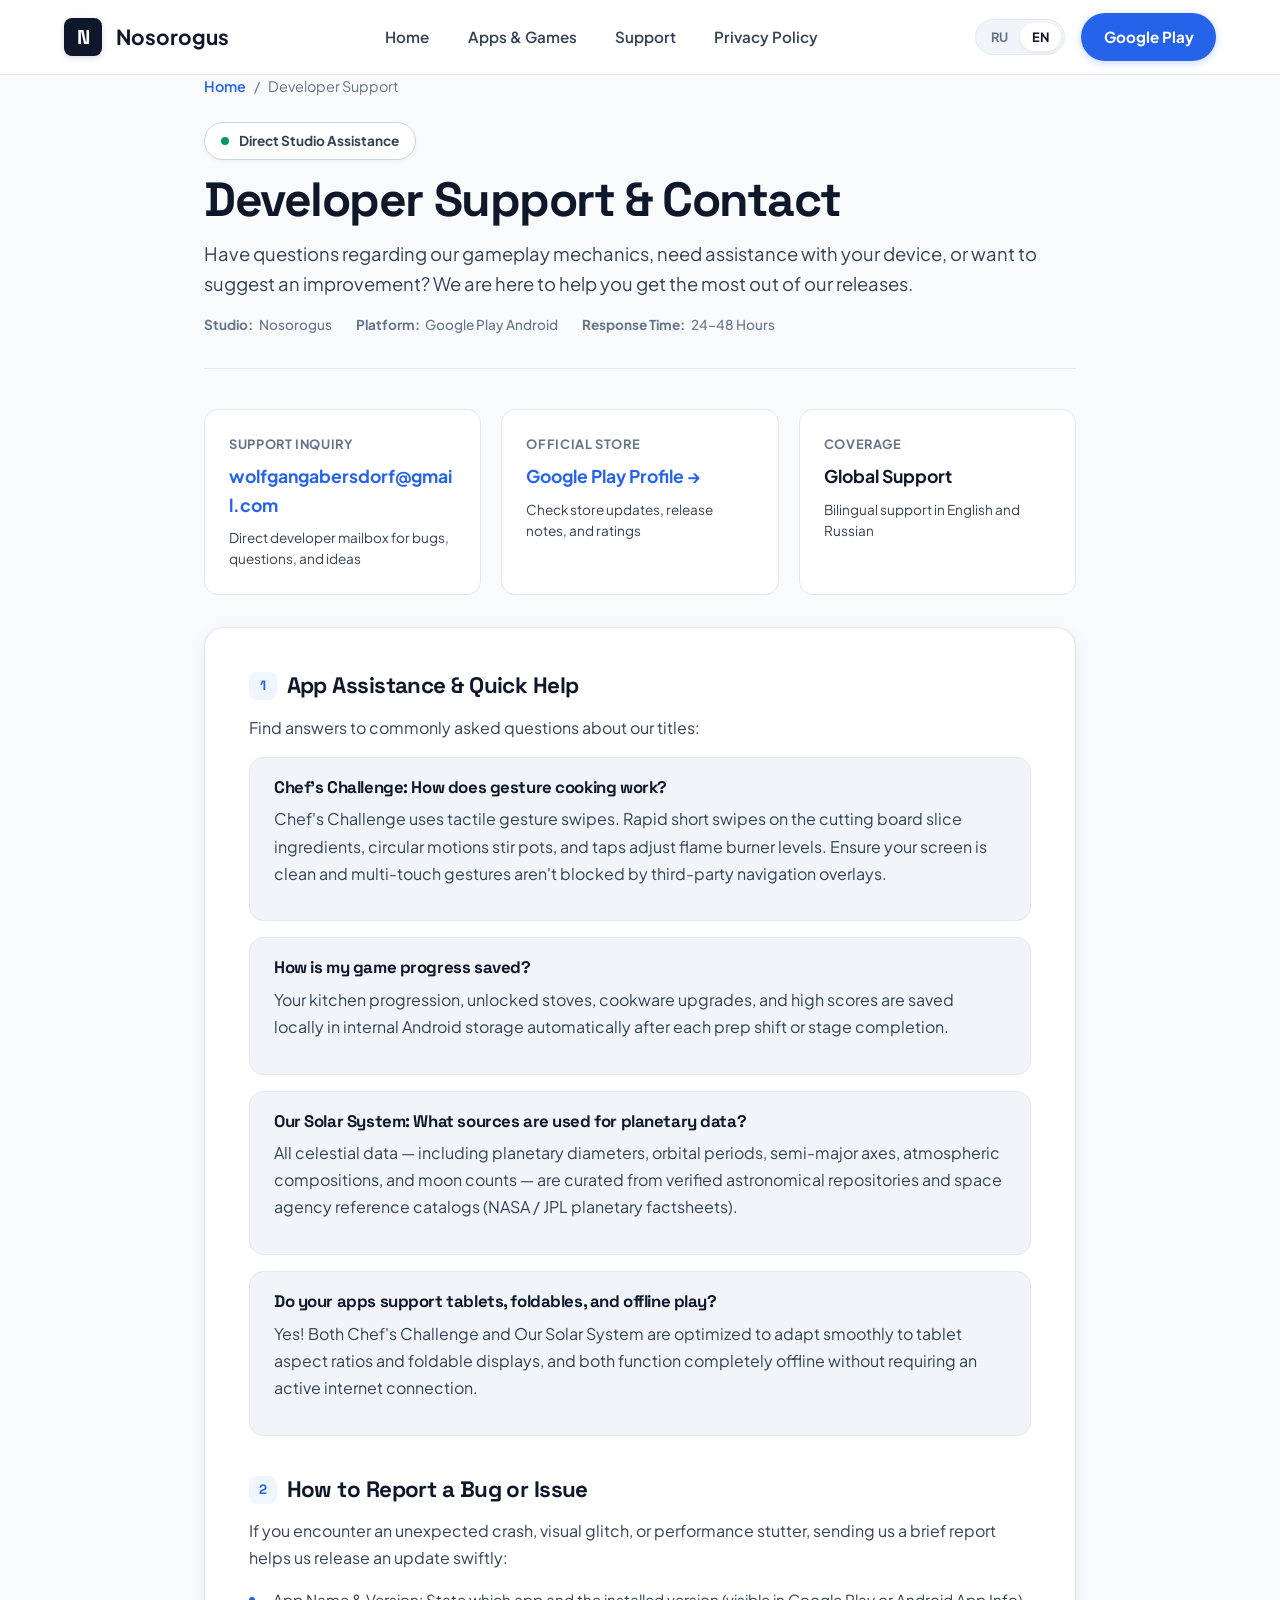
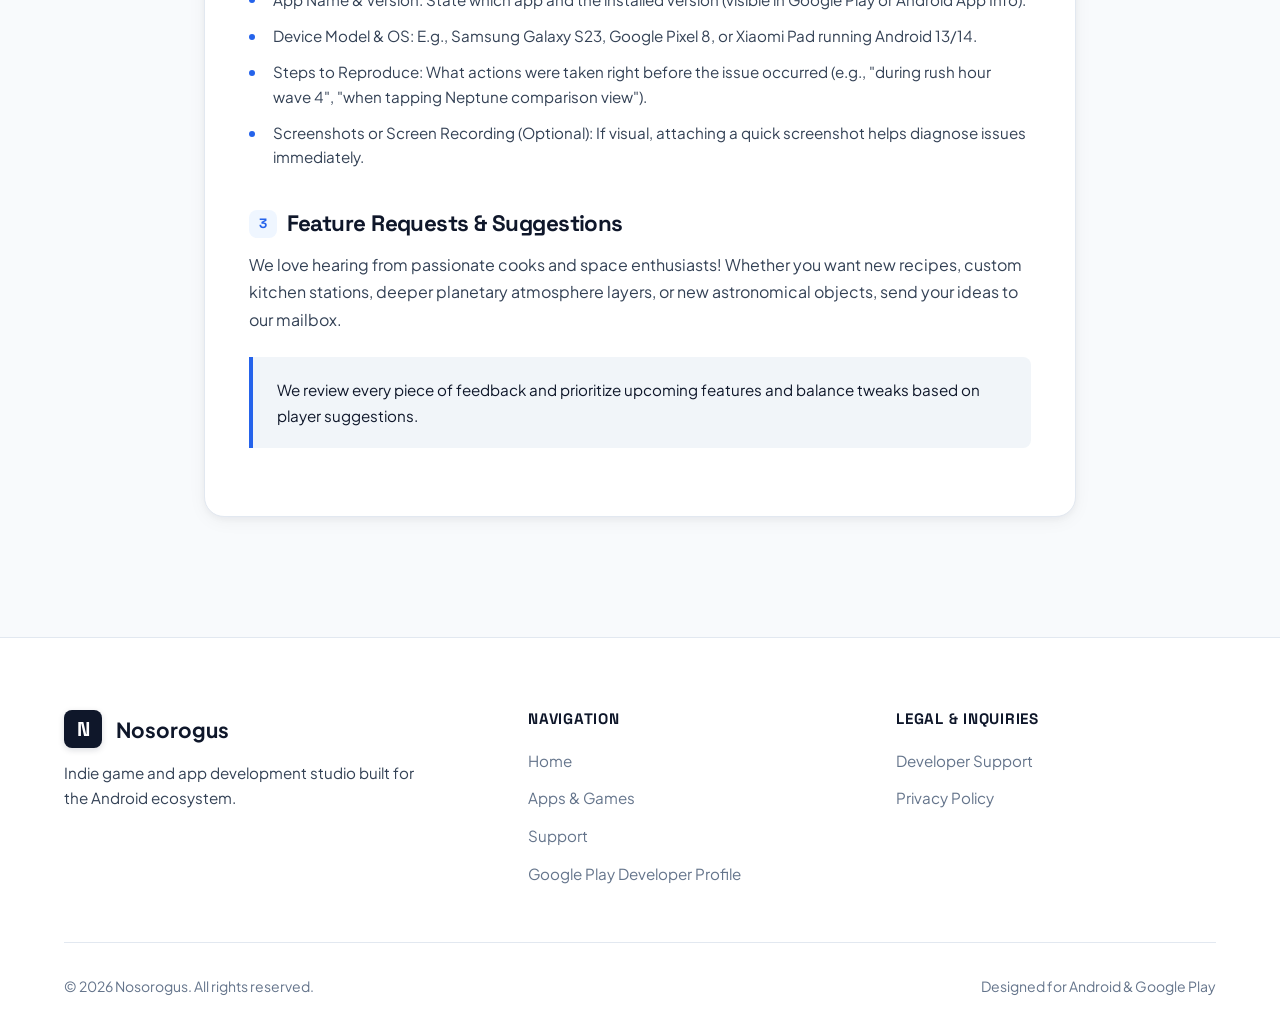
==== support/index.html @ c65dd42c "feat: implement privacy policy and support documentation pages with i18n support" ====
<!DOCTYPE html>
<html lang="en">
<head>
  <meta charset="UTF-8">
  <meta name="viewport" content="width=device-width, initial-scale=1.0">
  <title>Developer Support & Contact — Nosorogus Android Studio</title>
  
  <meta name="description" content="Official Developer Support, inquiries, and troubleshooting for Nosorogus Android games and apps on Google Play.">
  <meta name="keywords" content="Nosorogus Support, Android Developer Contact, Google Play, Chef's Challenge help, Solar System help">
  <meta name="author" content="Nosorogus">
  <meta name="robots" content="index, follow">

  <!-- Immediate Browser Language Detection (Default EN, RU if browser language is ru) -->
  <script>
    (function() {
      try {
        var userLang = localStorage.getItem("nosorogus_user_lang");
        var chosen = "en";
        if (userLang === "ru" || userLang === "en") {
          chosen = userLang;
        } else {
          var browserLangs = navigator.languages || (navigator.language ? [navigator.language] : []);
          var primary = browserLangs.length > 0 ? (browserLangs[0] || "").toLowerCase() : "";
          if (primary.indexOf("ru") === 0) {
            chosen = "ru";
          }
        }
        document.documentElement.lang = chosen;
        window.__initialLang = chosen;
      } catch (e) {}
    })();
  </script>

  <!-- Open Graph / Facebook -->
  <meta property="og:type" content="website">
  <meta property="og:url" content="https://wolfgangabersdorf.github.io/nosorogus/support/">
  <meta property="og:title" content="Developer Support & Contact — Nosorogus">
  <meta property="og:description" content="Official Developer Support and contact for Nosorogus Android apps and games.">
  <meta property="og:image" content="https://play-lh.googleusercontent.com/-l5jb1qYa9L5R-wte5-qO3NkgxeoNcTKwvvzeikJghMP3q7ywrLA0n2DogERaCaWCA2mi20N1dUxJBRksZwwEw=w1200">

  <!-- Twitter -->
  <meta property="twitter:card" content="summary_large_image">
  <meta property="twitter:url" content="https://wolfgangabersdorf.github.io/nosorogus/support/">
  <meta property="twitter:title" content="Developer Support — Nosorogus">
  <meta property="twitter:description" content="Official Developer Support and contact for Nosorogus Android apps and games.">
  <meta property="twitter:image" content="https://play-lh.googleusercontent.com/-l5jb1qYa9L5R-wte5-qO3NkgxeoNcTKwvvzeikJghMP3q7ywrLA0n2DogERaCaWCA2mi20N1dUxJBRksZwwEw=w1200">

  <!-- Google Fonts: Space Grotesk & Plus Jakarta Sans -->
  <link rel="preconnect" href="https://fonts.googleapis.com">
  <link rel="preconnect" href="https://fonts.gstatic.com" crossorigin>
  <link href="https://fonts.googleapis.com/css2?family=Plus+Jakarta+Sans:wght@400;500;600;700;800&family=Space+Grotesk:wght@500;700;800&display=swap" rel="stylesheet">

  <link rel="stylesheet" href="../css/style.css">
</head>
<body>

  <!-- Site Header -->
  <header class="site-header" id="siteHeader">
    <div class="container header-container">
      <a href="../" class="logo-area" id="brandLogo">
        <div class="logo-mark">N</div>
        <span data-i18n="brand_name">Nosorogus</span>
      </a>

      <nav aria-label="Main Navigation">
        <ul class="nav-links">
          <li><a href="../" class="nav-link" data-i18n="nav_home">Home</a></li>
          <li><a href="../#catalog" class="nav-link" data-i18n="nav_apps">Apps & Games</a></li>
          <li><a href="./" class="nav-link active" data-i18n="nav_support">Support</a></li>
          <li><a href="../privacy/" class="nav-link" data-i18n="nav_privacy">Privacy Policy</a></li>
        </ul>
      </nav>

      <div class="header-actions">
        <!-- Language Switcher -->
        <div class="lang-toggle" role="group" aria-label="Language selection">
          <button type="button" class="lang-btn" data-lang="ru" id="langRuBtn">RU</button>
          <button type="button" class="lang-btn active" data-lang="en" id="langEnBtn">EN</button>
        </div>

        <a href="https://play.google.com/store/apps/developer?id=Nosorogus" 
           target="_blank" 
           rel="noopener noreferrer" 
           class="btn btn-primary" 
           id="headerGooglePlayBtn"
           data-i18n="btn_playstore">
          Google Play
        </a>
      </div>
    </div>
  </header>

  <main class="doc-page">
    <div class="doc-container">
      
      <!-- Breadcrumbs -->
      <nav class="doc-breadcrumbs" aria-label="Breadcrumbs">
        <a href="../" data-i18n="crumb_home">Home</a>
        <span>/</span>
        <span data-i18n="crumb_support">Developer Support</span>
      </nav>

      <!-- Hero Header -->
      <header class="doc-hero">
        <div class="doc-badge-row">
          <span class="hero-badge">
            <span class="badge-dot"></span>
            <span data-i18n="support_badge">Direct Studio Assistance</span>
          </span>
        </div>
        <h1 class="doc-title" data-i18n="support_title">Developer Support & Contact</h1>
        <p class="doc-lead" data-i18n="support_lead">
          Have questions regarding our gameplay mechanics, need assistance with your device, or want to suggest an improvement? We are here to help you get the most out of our releases.
        </p>
        <div class="doc-meta-info">
          <span><strong>Studio:</strong> Nosorogus</span>
          <span><strong>Platform:</strong> Google Play Android</span>
          <span><strong>Response Time:</strong> 24–48 Hours</span>
        </div>
      </header>

      <!-- Contact Channels Cards -->
      <div class="contact-cards-grid">
        <div class="contact-card">
          <span class="contact-card-label" data-i18n="contact_card1_label">Support Inquiry</span>
          <span class="contact-card-value">
            <a href="mailto:wolfgangabersdorf@gmail.com" style="color: var(--accent-brand);">wolfgangabersdorf@gmail.com</a>
          </span>
          <span class="contact-card-sub" data-i18n="contact_card1_sub">Direct developer mailbox for bugs, questions, and ideas</span>
        </div>

        <div class="contact-card">
          <span class="contact-card-label" data-i18n="contact_card2_label">Official Store</span>
          <span class="contact-card-value">
            <a href="https://play.google.com/store/apps/developer?id=Nosorogus" target="_blank" rel="noopener noreferrer" style="color: var(--accent-brand);">Google Play Profile &rarr;</a>
          </span>
          <span class="contact-card-sub" data-i18n="contact_card2_sub">Check store updates, release notes, and ratings</span>
        </div>

        <div class="contact-card">
          <span class="contact-card-label" data-i18n="contact_card3_label">Coverage</span>
          <span class="contact-card-value" style="color: var(--text-primary);" data-i18n="contact_card3_val">Global Support</span>
          <span class="contact-card-sub" data-i18n="contact_card3_sub">Bilingual support in English and Russian</span>
        </div>
      </div>

      <!-- Support Content Card -->
      <div class="doc-content-card">
        
        <!-- App Assistance Section -->
        <section class="doc-section">
          <h2 class="doc-section-title">
            <span class="doc-section-num">1</span>
            <span data-i18n="supp_sec1_title">App Assistance & Quick Help</span>
          </h2>
          <p data-i18n="supp_sec1_p1">
            Find answers to commonly asked questions about our titles:
          </p>

          <div class="faq-grid">
            <div class="faq-card">
              <h3 class="faq-question" data-i18n="faq1_q">Chef's Challenge: How does gesture cooking work?</h3>
              <p class="faq-answer" data-i18n="faq1_a">
                Chef's Challenge uses tactile gesture swipes. Rapid short swipes on the cutting board slice ingredients, circular motions stir pots, and taps adjust flame burner levels. Ensure your screen is clean and multi-touch gestures aren't blocked by third-party navigation overlays.
              </p>
            </div>

            <div class="faq-card">
              <h3 class="faq-question" data-i18n="faq2_q">How is my game progress saved?</h3>
              <p class="faq-answer" data-i18n="faq2_a">
                Your kitchen progression, unlocked stoves, cookware upgrades, and high scores are saved locally in internal Android storage automatically after each prep shift or stage completion.
              </p>
            </div>

            <div class="faq-card">
              <h3 class="faq-question" data-i18n="faq3_q">Our Solar System: What sources are used for planetary data?</h3>
              <p class="faq-answer" data-i18n="faq3_a">
                All celestial data — including planetary diameters, orbital periods, semi-major axes, atmospheric compositions, and moon counts — are curated from verified astronomical repositories and space agency reference catalogs (NASA / JPL planetary factsheets).
              </p>
            </div>

            <div class="faq-card">
              <h3 class="faq-question" data-i18n="faq4_q">Do your apps support tablets, foldables, and offline play?</h3>
              <p class="faq-answer" data-i18n="faq4_a">
                Yes! Both Chef's Challenge and Our Solar System are optimized to adapt smoothly to tablet aspect ratios and foldable displays, and both function completely offline without requiring an active internet connection.
              </p>
            </div>
          </div>
        </section>

        <!-- Bug Report Guidelines -->
        <section class="doc-section">
          <h2 class="doc-section-title">
            <span class="doc-section-num">2</span>
            <span data-i18n="supp_sec2_title">How to Report a Bug or Issue</span>
          </h2>
          <p data-i18n="supp_sec2_p1">
            If you encounter an unexpected crash, visual glitch, or performance stutter, sending us a brief report helps us release an update swiftly:
          </p>
          <ul class="doc-list">
            <li class="doc-list-item" data-i18n="supp_step_1"><strong>App Name & Version:</strong> State which app and the installed version (visible in Google Play or Android App Info).</li>
            <li class="doc-list-item" data-i18n="supp_step_2"><strong>Device Model & OS:</strong> E.g., Samsung Galaxy S23, Google Pixel 8, or Xiaomi Pad running Android 13/14.</li>
            <li class="doc-list-item" data-i18n="supp_step_3"><strong>Steps to Reproduce:</strong> What actions were taken right before the issue occurred (e.g., "during rush hour wave 4", "when tapping Neptune comparison view").</li>
            <li class="doc-list-item" data-i18n="supp_step_4"><strong>Screenshots or Screen Recording (Optional):</strong> If visual, attaching a quick screenshot helps diagnose issues immediately.</li>
          </ul>
        </section>

        <!-- Community & Feedback -->
        <section class="doc-section">
          <h2 class="doc-section-title">
            <span class="doc-section-num">3</span>
            <span data-i18n="supp_sec3_title">Feature Requests & Suggestions</span>
          </h2>
          <p data-i18n="supp_sec3_p1">
            We love hearing from passionate cooks and space enthusiasts! Whether you want new recipes, custom kitchen stations, deeper planetary atmosphere layers, or new astronomical objects, send your ideas to our mailbox.
          </p>
          <div class="doc-callout">
            <p data-i18n="supp_sec3_callout">
              We review every piece of feedback and prioritize upcoming features and balance tweaks based on player suggestions.
            </p>
          </div>
        </section>

      </div>
    </div>
  </main>

  <!-- Site Footer -->
  <footer class="site-footer">
    <div class="container">
      <div class="footer-top">
        <div class="footer-brand">
          <div class="logo-area">
            <div class="logo-mark">N</div>
            <span>Nosorogus</span>
          </div>
          <p data-i18n="footer_desc">
            Indie game and app development studio built for the Android ecosystem.
          </p>
        </div>

        <div class="footer-nav-col">
          <h4 data-i18n="footer_nav_title">Navigation</h4>
          <ul class="footer-links-list">
            <li><a href="../" data-i18n="nav_home">Home</a></li>
            <li><a href="../#catalog" data-i18n="nav_apps">Apps & Games</a></li>
            <li><a href="./" data-i18n="nav_support">Support</a></li>
            <li><a href="https://play.google.com/store/apps/developer?id=Nosorogus" target="_blank" rel="noopener noreferrer">Google Play Developer Profile</a></li>
          </ul>
        </div>

        <div class="footer-nav-col">
          <h4 data-i18n="footer_legal_title">Legal & Inquiries</h4>
          <ul class="footer-links-list">
            <li><a href="./" data-i18n="footer_contact">Developer Support</a></li>
            <li><a href="../privacy/" data-i18n="footer_privacy">Privacy Policy</a></li>
          </ul>
        </div>
      </div>

      <div class="footer-bottom">
        <div>&copy; 2026 Nosorogus. <span data-i18n="footer_rights">All rights reserved.</span></div>
        <div>Designed for Android & Google Play</div>
      </div>
    </div>
  </footer>

  <script src="../js/app.js"></script>
  <script src="../js/policy-i18n.js"></script>
</body>
</html>
---- css/style.css ----
@charset "UTF-8";

/* -------------------------------------------------------------
   Nosorogus Developer Landing Page - Design System
   Refined Light Editorial Theme for Android Games & Apps Studio
------------------------------------------------------------- */

:root {
  /* Color Palette - Strictly Light & Crisp */
  --bg-canvas: #f8fafc;
  --bg-surface: #ffffff;
  --bg-subtle: #f1f5f9;
  --bg-card-hover: #fcfdfe;
  --bg-badge: #e2e8f0;
  
  --text-primary: #0f172a;
  --text-secondary: #334155;
  --text-muted: #64748b;
  --text-on-accent: #ffffff;

  --accent-brand: #2563eb;
  --accent-brand-hover: #1d4ed8;
  --accent-brand-soft: #eff6ff;

  --accent-kitchen: #ea580c;
  --accent-kitchen-soft: #fff7ed;
  --accent-cosmos: #0284c7;
  --accent-cosmos-soft: #f0f9ff;
  --accent-emerald: #059669;
  --accent-emerald-soft: #ecfdf5;

  --border-subtle: #e2e8f0;
  --border-medium: #cbd5e1;
  --border-accent: #bfdbfe;

  --shadow-sm: 0 2px 4px rgba(15, 23, 42, 0.04);
  --shadow-card: 0 4px 20px -2px rgba(15, 23, 42, 0.06), 0 2px 6px rgba(15, 23, 42, 0.04);
  --shadow-hover: 0 16px 36px -4px rgba(15, 23, 42, 0.1), 0 4px 12px rgba(15, 23, 42, 0.05);
  --shadow-modal: 0 25px 50px -12px rgba(15, 23, 42, 0.25);

  --font-display: "Space Grotesk", -apple-system, BlinkMacSystemFont, sans-serif;
  --font-body: "Plus Jakarta Sans", -apple-system, BlinkMacSystemFont, sans-serif;

  --radius-sm: 8px;
  --radius-md: 14px;
  --radius-lg: 20px;
  --radius-pill: 9999px;

  --transition-fast: 150ms cubic-bezier(0.16, 1, 0.3, 1);
  --transition-base: 250ms cubic-bezier(0.16, 1, 0.3, 1);
  --transition-slow: 400ms cubic-bezier(0.16, 1, 0.3, 1);
}

/* Base Resets & Browser Surfaces */
*, *::before, *::after {
  box-sizing: border-box;
  margin: 0;
  padding: 0;
}

html {
  font-size: 16px;
  scroll-behavior: smooth;
  -webkit-text-size-adjust: 100%;
}

body {
  font-family: var(--font-body);
  color: var(--text-primary);
  background-color: var(--bg-canvas);
  line-height: 1.6;
  text-rendering: optimizeLegibility;
  -webkit-font-smoothing: antialiased;
  -moz-osx-font-smoothing: grayscale;
  overflow-x: hidden;
}

::selection {
  background-color: var(--border-accent);
  color: var(--accent-brand);
}

::-webkit-scrollbar {
  width: 10px;
  height: 10px;
}
::-webkit-scrollbar-track {
  background: var(--bg-canvas);
}
::-webkit-scrollbar-thumb {
  background: var(--border-medium);
  border-radius: var(--radius-pill);
  border: 2px solid var(--bg-canvas);
}
::-webkit-scrollbar-thumb:hover {
  background: var(--text-muted);
}

/* Typography Hierarchy */
h1, h2, h3, h4, .brand-title {
  font-family: var(--font-display);
  color: var(--text-primary);
  font-weight: 700;
  line-height: 1.15;
  letter-spacing: -0.025em;
}

h1 {
  font-size: clamp(2.4rem, 5vw, 4.2rem);
  font-weight: 800;
  letter-spacing: -0.035em;
  margin-bottom: 1.25rem;
}

h2 {
  font-size: clamp(1.8rem, 3.5vw, 2.6rem);
  margin-bottom: 1rem;
}

h3 {
  font-size: 1.35rem;
  margin-bottom: 0.5rem;
}

p {
  color: var(--text-secondary);
  font-size: 1.05rem;
  margin-bottom: 1rem;
}

a {
  color: inherit;
  text-decoration: none;
  transition: color var(--transition-fast);
}

img {
  max-width: 100%;
  height: auto;
  display: block;
}

button {
  font-family: inherit;
  cursor: pointer;
  border: none;
  background: none;
}

/* Container & Layout Utilities */
.container {
  width: 100%;
  max-width: 1200px;
  margin: 0 auto;
  padding: 0 1.5rem;
}

.section-spacing {
  padding: 5.5rem 0;
}

/* -------------------------------------------------------------
   Header & Navigation
------------------------------------------------------------- */
.site-header {
  position: sticky;
  top: 0;
  z-index: 100;
  background-color: rgba(255, 255, 255, 0.94);
  backdrop-filter: blur(12px);
  -webkit-backdrop-filter: blur(12px);
  border-bottom: 1px solid var(--border-subtle);
  transition: box-shadow var(--transition-base);
}

.site-header.scrolled {
  box-shadow: var(--shadow-sm);
}

.header-container {
  display: flex;
  align-items: center;
  justify-content: space-between;
  height: 74px;
}

.logo-area {
  display: flex;
  align-items: center;
  gap: 0.85rem;
  font-weight: 700;
  font-size: 1.3rem;
  color: var(--text-primary);
}

.logo-mark {
  width: 38px;
  height: 38px;
  background: var(--text-primary);
  color: var(--bg-surface);
  border-radius: var(--radius-sm);
  display: flex;
  align-items: center;
  justify-content: center;
  font-family: var(--font-display);
  font-weight: 800;
  font-size: 1.25rem;
  letter-spacing: -0.05em;
  box-shadow: 0 2px 6px rgba(15, 23, 42, 0.15);
}

.nav-links {
  display: flex;
  align-items: center;
  gap: 2rem;
  list-style: none;
}

.nav-link {
  font-weight: 600;
  font-size: 0.95rem;
  color: var(--text-secondary);
  padding: 0.4rem 0.2rem;
  position: relative;
}

.nav-link:hover, .nav-link:focus-visible {
  color: var(--accent-brand);
}

.nav-link::after {
  content: "";
  position: absolute;
  bottom: -2px;
  left: 0;
  width: 0%;
  height: 2px;
  background-color: var(--accent-brand);
  transition: width var(--transition-base);
}

.nav-link:hover::after {
  width: 100%;
}

.header-actions {
  display: flex;
  align-items: center;
  gap: 1rem;
}

/* Language Switcher */
.lang-toggle {
  display: inline-flex;
  align-items: center;
  background-color: var(--bg-subtle);
  padding: 3px;
  border-radius: var(--radius-pill);
  border: 1px solid var(--border-subtle);
}

.lang-btn {
  padding: 0.35rem 0.75rem;
  font-size: 0.8rem;
  font-weight: 700;
  border-radius: var(--radius-pill);
  color: var(--text-muted);
  transition: all var(--transition-fast);
}

.lang-btn.active {
  background-color: var(--bg-surface);
  color: var(--text-primary);
  box-shadow: 0 1px 3px rgba(15, 23, 42, 0.08);
}

/* Action Buttons */
.btn {
  display: inline-flex;
  align-items: center;
  justify-content: center;
  gap: 0.5rem;
  padding: 0.75rem 1.4rem;
  font-weight: 700;
  font-size: 0.95rem;
  border-radius: var(--radius-pill);
  transition: all var(--transition-fast);
  white-space: nowrap;
}

.btn-primary {
  background-color: var(--accent-brand);
  color: var(--text-on-accent);
  box-shadow: 0 2px 8px rgba(37, 99, 235, 0.25);
}

.btn-primary:hover {
  background-color: var(--accent-brand-hover);
  box-shadow: 0 6px 16px rgba(37, 99, 235, 0.35);
  transform: translateY(-1px);
}

.btn-secondary {
  background-color: var(--bg-surface);
  color: var(--text-primary);
  border: 1px solid var(--border-medium);
}

.btn-secondary:hover {
  border-color: var(--text-primary);
  background-color: var(--bg-subtle);
  transform: translateY(-1px);
}

.btn-outline-kitchen {
  background-color: var(--accent-kitchen-soft);
  color: var(--accent-kitchen);
  border: 1px solid rgba(234, 88, 12, 0.25);
}

.btn-outline-kitchen:hover {
  background-color: var(--accent-kitchen);
  color: #ffffff;
  border-color: var(--accent-kitchen);
}

.btn-outline-cosmos {
  background-color: var(--accent-cosmos-soft);
  color: var(--accent-cosmos);
  border: 1px solid rgba(2, 132, 199, 0.25);
}

.btn-outline-cosmos:hover {
  background-color: var(--accent-cosmos);
  color: #ffffff;
  border-color: var(--accent-cosmos);
}

/* -------------------------------------------------------------
   Hero Section
------------------------------------------------------------- */
.hero-section {
  padding: 4.5rem 0 3.5rem;
  position: relative;
  background: radial-gradient(circle at 85% 15%, rgba(37, 99, 235, 0.04), transparent 45%),
              radial-gradient(circle at 10% 85%, rgba(234, 88, 12, 0.03), transparent 45%);
}

.hero-grid {
  display: grid;
  grid-template-columns: 1.15fr 0.85fr;
  gap: 3.5rem;
  align-items: center;
}

.hero-badge-row {
  margin-bottom: 1.5rem;
}

.hero-badge {
  display: inline-flex;
  align-items: center;
  gap: 0.6rem;
  padding: 0.45rem 1rem;
  background-color: #ffffff;
  border: 1px solid var(--border-medium);
  border-radius: var(--radius-pill);
  font-size: 0.85rem;
  font-weight: 700;
  color: var(--text-secondary);
  box-shadow: var(--shadow-sm);
}

.badge-dot {
  width: 8px;
  height: 8px;
  border-radius: 50%;
  background-color: var(--accent-emerald);
  display: inline-block;
}

.hero-lead {
  font-size: 1.25rem;
  line-height: 1.6;
  color: var(--text-secondary);
  margin-bottom: 2rem;
  max-width: 58ch;
}

.hero-actions {
  display: flex;
  flex-wrap: wrap;
  align-items: center;
  gap: 1rem;
  margin-bottom: 2.5rem;
}

.hero-meta-strip {
  display: flex;
  flex-wrap: wrap;
  gap: 2rem;
  padding-top: 1.75rem;
  border-top: 1px solid var(--border-subtle);
}

.meta-item {
  display: flex;
  flex-direction: column;
}

.meta-label {
  font-size: 0.8rem;
  text-transform: uppercase;
  letter-spacing: 0.05em;
  color: var(--text-muted);
  font-weight: 700;
}

.meta-value {
  font-family: var(--font-display);
  font-size: 1.15rem;
  font-weight: 700;
  color: var(--text-primary);
}

/* Hero Visual Showcase */
.hero-visual {
  position: relative;
}

.hero-card-stack {
  position: relative;
  width: 100%;
  min-height: 380px;
}

.hero-preview-card {
  background: var(--bg-surface);
  border-radius: var(--radius-lg);
  border: 1px solid var(--border-subtle);
  box-shadow: var(--shadow-card);
  padding: 1.5rem;
  transition: transform var(--transition-base), box-shadow var(--transition-base);
}

.hero-preview-card:hover {
  transform: translateY(-4px);
  box-shadow: var(--shadow-hover);
}

.hero-preview-card.card-primary {
  width: 88%;
  position: absolute;
  top: 0;
  left: 0;
  z-index: 2;
}

.hero-preview-card.card-secondary {
  width: 84%;
  position: absolute;
  bottom: 0;
  right: 0;
  z-index: 3;
  background-color: #ffffff;
  border-color: var(--border-accent);
}

.card-thumb-banner {
  width: 100%;
  height: 140px;
  object-fit: cover;
  border-radius: var(--radius-sm);
  margin-bottom: 1rem;
  background-color: var(--bg-subtle);
}

.card-header-line {
  display: flex;
  align-items: center;
  gap: 0.75rem;
}

.card-app-icon {
  width: 44px;
  height: 44px;
  border-radius: 10px;
  box-shadow: 0 2px 6px rgba(15, 23, 42, 0.08);
  flex-shrink: 0;
}

.card-app-info {
  flex-grow: 1;
}

.card-app-title {
  font-size: 1.05rem;
  font-weight: 700;
  color: var(--text-primary);
}

.card-app-cat {
  font-size: 0.8rem;
  font-weight: 600;
  color: var(--text-muted);
}

/* -------------------------------------------------------------
   Catalog & Filter Section
------------------------------------------------------------- */
.catalog-header {
  display: flex;
  align-items: flex-end;
  justify-content: space-between;
  flex-wrap: wrap;
  gap: 1.5rem;
  margin-bottom: 2.75rem;
}

.catalog-filters {
  display: flex;
  align-items: center;
  gap: 0.5rem;
  background-color: var(--bg-subtle);
  padding: 4px;
  border-radius: var(--radius-pill);
  border: 1px solid var(--border-subtle);
}

.filter-btn {
  padding: 0.45rem 1.1rem;
  font-size: 0.875rem;
  font-weight: 700;
  border-radius: var(--radius-pill);
  color: var(--text-secondary);
  transition: all var(--transition-fast);
}

.filter-btn:hover {
  color: var(--text-primary);
}

.filter-btn.active {
  background-color: var(--bg-surface);
  color: var(--accent-brand);
  box-shadow: 0 1px 3px rgba(15, 23, 42, 0.08);
}

/* Product Feature Cards */
.products-stack {
  display: flex;
  flex-direction: column;
  gap: 4rem;
}

.product-detail-card {
  background: var(--bg-surface);
  border: 1px solid var(--border-subtle);
  border-radius: var(--radius-lg);
  box-shadow: var(--shadow-card);
  overflow: hidden;
  display: grid;
  grid-template-columns: 1.1fr 0.9fr;
  transition: box-shadow var(--transition-base), border-color var(--transition-base);
}

.product-detail-card:hover {
  box-shadow: var(--shadow-hover);
  border-color: var(--border-medium);
}

.product-content {
  padding: 2.75rem;
  display: flex;
  flex-direction: column;
  justify-content: space-between;
}

.product-meta-header {
  display: flex;
  align-items: center;
  gap: 1rem;
  margin-bottom: 1.25rem;
}

.app-badge-icon {
  width: 64px;
  height: 64px;
  border-radius: 14px;
  box-shadow: 0 4px 10px rgba(15, 23, 42, 0.08);
}

.product-tags {
  display: flex;
  flex-wrap: wrap;
  gap: 0.4rem;
}

.tag {
  padding: 0.25rem 0.65rem;
  border-radius: var(--radius-pill);
  font-size: 0.75rem;
  font-weight: 700;
  letter-spacing: 0.02em;
}

.tag-kitchen {
  background-color: var(--accent-kitchen-soft);
  color: var(--accent-kitchen);
}

.tag-cosmos {
  background-color: var(--accent-cosmos-soft);
  color: var(--accent-cosmos);
}

.tag-neutral {
  background-color: var(--bg-subtle);
  color: var(--text-secondary);
}

.product-title {
  font-size: 2rem;
  margin-bottom: 0.75rem;
}

.product-subtitle {
  font-size: 1.1rem;
  font-weight: 600;
  color: var(--text-primary);
  margin-bottom: 1rem;
}

.product-desc {
  font-size: 0.98rem;
  line-height: 1.65;
  color: var(--text-secondary);
  margin-bottom: 1.5rem;
}

.feature-highlights {
  list-style: none;
  display: flex;
  flex-direction: column;
  gap: 0.65rem;
  margin-bottom: 2rem;
}

.feature-item {
  display: flex;
  align-items: flex-start;
  gap: 0.6rem;
  font-size: 0.92rem;
  color: var(--text-secondary);
}

.feature-bullet {
  width: 6px;
  height: 6px;
  border-radius: 50%;
  background-color: var(--accent-brand);
  margin-top: 0.55rem;
  flex-shrink: 0;
}

.product-footer-actions {
  display: flex;
  flex-wrap: wrap;
  align-items: center;
  gap: 0.85rem;
  padding-top: 1.5rem;
  border-top: 1px solid var(--border-subtle);
}

/* Media Showcase Side of Card */
.product-media {
  background-color: var(--bg-subtle);
  padding: 2.25rem;
  display: flex;
  flex-direction: column;
  justify-content: center;
  gap: 1rem;
  border-left: 1px solid var(--border-subtle);
}

.main-preview-frame {
  position: relative;
  border-radius: var(--radius-md);
  overflow: hidden;
  box-shadow: 0 8px 20px rgba(15, 23, 42, 0.08);
  background-color: #000;
}

.main-preview-img {
  width: 100%;
  height: auto;
  aspect-ratio: 16 / 9;
  object-fit: cover;
  transition: transform var(--transition-base);
}

.main-preview-frame:hover .main-preview-img {
  transform: scale(1.02);
}

.video-play-overlay {
  position: absolute;
  inset: 0;
  display: flex;
  flex-direction: column;
  align-items: center;
  justify-content: center;
  background-color: rgba(15, 23, 42, 0.4);
  transition: background-color var(--transition-fast);
  cursor: pointer;
}

.video-play-overlay:hover {
  background-color: rgba(15, 23, 42, 0.25);
}

.play-circle {
  width: 56px;
  height: 56px;
  background-color: #ffffff;
  color: var(--accent-kitchen);
  border-radius: 50%;
  display: flex;
  align-items: center;
  justify-content: center;
  font-size: 1.25rem;
  box-shadow: 0 4px 14px rgba(0, 0, 0, 0.2);
  margin-bottom: 0.5rem;
  transition: transform var(--transition-fast);
}

.video-play-overlay:hover .play-circle {
  transform: scale(1.08);
}

.play-text {
  color: #ffffff;
  font-weight: 700;
  font-size: 0.85rem;
  text-shadow: 0 1px 3px rgba(0, 0, 0, 0.6);
}

/* Gallery Thumbnails Strip */
.screenshot-strip {
  display: grid;
  grid-template-columns: repeat(4, 1fr);
  gap: 0.6rem;
}

.screenshot-thumb-btn {
  border-radius: var(--radius-sm);
  overflow: hidden;
  border: 1px solid var(--border-subtle);
  background-color: var(--bg-surface);
  transition: all var(--transition-fast);
  aspect-ratio: 16 / 9;
}

.screenshot-thumb-btn:hover {
  border-color: var(--accent-brand);
  transform: translateY(-2px);
  box-shadow: var(--shadow-sm);
}

.thumb-image {
  width: 100%;
  height: 100%;
  object-fit: cover;
}

/* -------------------------------------------------------------
   Studio Craft & Pillars Section
------------------------------------------------------------- */
.craft-section {
  background-color: #ffffff;
  border-top: 1px solid var(--border-subtle);
  border-bottom: 1px solid var(--border-subtle);
}

.craft-grid {
  display: grid;
  grid-template-columns: repeat(3, 1fr);
  gap: 2rem;
  margin-top: 2.5rem;
}

.craft-pillar {
  padding: 2rem;
  background-color: var(--bg-canvas);
  border-radius: var(--radius-md);
  border: 1px solid var(--border-subtle);
  transition: all var(--transition-base);
}

.craft-pillar:hover {
  background-color: var(--bg-surface);
  border-color: var(--border-medium);
  transform: translateY(-3px);
  box-shadow: var(--shadow-card);
}

.pillar-number {
  font-family: var(--font-display);
  font-size: 1.75rem;
  font-weight: 800;
  color: var(--accent-brand);
  margin-bottom: 1rem;
}

.pillar-title {
  font-size: 1.25rem;
  margin-bottom: 0.75rem;
}

.pillar-text {
  font-size: 0.95rem;
  color: var(--text-secondary);
  line-height: 1.6;
}

/* -------------------------------------------------------------
   Google Play Store CTA Box
------------------------------------------------------------- */
.cta-box {
  background: linear-gradient(135deg, #ffffff 0%, #f1f5f9 100%);
  border: 1px solid var(--border-medium);
  border-radius: var(--radius-lg);
  padding: 3.5rem 3rem;
  text-align: center;
  box-shadow: var(--shadow-card);
  margin-top: 4rem;
}

.cta-box h2 {
  max-width: 24ch;
  margin: 0 auto 1rem;
}

.cta-box p {
  max-width: 54ch;
  margin: 0 auto 2rem;
  font-size: 1.1rem;
}

.cta-buttons-row {
  display: flex;
  justify-content: center;
  align-items: center;
  flex-wrap: wrap;
  gap: 1rem;
}

/* -------------------------------------------------------------
   Footer Section
------------------------------------------------------------- */
.site-footer {
  background-color: #ffffff;
  padding: 4.5rem 0 2rem;
  border-top: 1px solid var(--border-subtle);
}

.footer-top {
  display: grid;
  grid-template-columns: 1.3fr 1fr 1fr;
  gap: 3rem;
  margin-bottom: 3.5rem;
}

.footer-brand p {
  margin-top: 0.8rem;
  max-width: 32ch;
  font-size: 0.95rem;
}

.footer-nav-col h4 {
  font-size: 0.95rem;
  text-transform: uppercase;
  letter-spacing: 0.05em;
  color: var(--text-primary);
  margin-bottom: 1.25rem;
}

.footer-links-list {
  list-style: none;
  display: flex;
  flex-direction: column;
  gap: 0.75rem;
}

.footer-links-list a {
  font-size: 0.95rem;
  color: var(--text-muted);
}

.footer-links-list a:hover {
  color: var(--accent-brand);
}

.footer-bottom {
  padding-top: 2rem;
  border-top: 1px solid var(--border-subtle);
  display: flex;
  align-items: center;
  justify-content: space-between;
  flex-wrap: wrap;
  gap: 1rem;
  font-size: 0.875rem;
  color: var(--text-muted);
}

/* -------------------------------------------------------------
   Interactive Modals (Lightbox & Video)
------------------------------------------------------------- */
.modal-backdrop {
  position: fixed;
  inset: 0;
  z-index: 1000;
  background-color: rgba(15, 23, 42, 0.75);
  backdrop-filter: blur(8px);
  -webkit-backdrop-filter: blur(8px);
  display: none;
  align-items: center;
  justify-content: center;
  padding: 1.5rem;
  opacity: 0;
  transition: opacity var(--transition-base);
}

.modal-backdrop.active {
  display: flex;
  opacity: 1;
}

.modal-dialog {
  background-color: var(--bg-surface);
  border-radius: var(--radius-lg);
  box-shadow: var(--shadow-modal);
  width: 100%;
  max-width: 900px;
  overflow: hidden;
  position: relative;
  transform: scale(0.96);
  transition: transform var(--transition-base);
}

.modal-backdrop.active .modal-dialog {
  transform: scale(1);
}

.modal-close-btn {
  position: absolute;
  top: 1rem;
  right: 1rem;
  z-index: 10;
  width: 38px;
  height: 38px;
  border-radius: 50%;
  background-color: rgba(15, 23, 42, 0.85);
  color: #ffffff;
  display: flex;
  align-items: center;
  justify-content: center;
  font-size: 1.25rem;
  font-weight: 700;
  cursor: pointer;
  transition: background-color var(--transition-fast);
}

.modal-close-btn:hover {
  background-color: #000000;
}

.video-container {
  position: relative;
  width: 100%;
  padding-bottom: 56.25%; /* 16:9 Aspect Ratio */
  height: 0;
  background-color: #000000;
}

.video-container iframe {
  position: absolute;
  top: 0;
  left: 0;
  width: 100%;
  height: 100%;
  border: none;
}

/* Lightbox Screenshot Viewer */
.lightbox-content {
  padding: 1rem;
  text-align: center;
  background-color: #0f172a;
  display: flex;
  flex-direction: column;
  align-items: center;
}

.lightbox-image {
  max-height: 75vh;
  max-width: 100%;
  object-fit: contain;
  border-radius: var(--radius-sm);
}

.lightbox-caption {
  margin-top: 0.75rem;
  color: #ffffff;
  font-size: 0.95rem;
  font-weight: 600;
}

.lightbox-nav {
  display: flex;
  justify-content: space-between;
  width: 100%;
  padding: 0.5rem 1rem 0;
}

.lightbox-nav-btn {
  color: #ffffff;
  font-weight: 700;
  padding: 0.4rem 1rem;
  background: rgba(255, 255, 255, 0.15);
  border-radius: var(--radius-pill);
  transition: background var(--transition-fast);
}

.lightbox-nav-btn:hover {
  background: rgba(255, 255, 255, 0.3);
}

/* -------------------------------------------------------------
   Responsive Breakpoints
------------------------------------------------------------- */
@media (max-width: 960px) {
  .hero-grid {
    grid-template-columns: 1fr;
    gap: 2.5rem;
  }

  .hero-visual {
    order: -1;
  }

  .hero-card-stack {
    min-height: 320px;
  }

  .product-detail-card {
    grid-template-columns: 1fr;
  }

  .product-media {
    border-left: none;
    border-top: 1px solid var(--border-subtle);
  }

  .craft-grid {
    grid-template-columns: 1fr;
    gap: 1.5rem;
  }

  .footer-top {
    grid-template-columns: 1fr;
    gap: 2rem;
  }
}

@media (max-width: 640px) {
  .header-container {
    height: 64px;
  }

  .nav-links {
    display: none; /* simple clean mobile view */
  }

  .hero-actions {
    flex-direction: column;
    align-items: stretch;
  }

  .hero-preview-card.card-primary {
    width: 100%;
    position: relative;
  }

  .hero-preview-card.card-secondary {
    display: none;
  }

  .hero-card-stack {
    min-height: auto;
  }

  .product-content {
    padding: 1.75rem;
  }

  .product-media {
    padding: 1.5rem;
  }

  .screenshot-strip {
    grid-template-columns: repeat(2, 1fr);
  }

  .catalog-header {
    flex-direction: column;
    align-items: flex-start;
  }

  .cta-box {
    padding: 2.5rem 1.5rem;
  }
}

/* -------------------------------------------------------------
   Standalone Content Pages (Support & Privacy Policy)
------------------------------------------------------------- */
.doc-page {
  padding-top: calc(var(--header-height) + 2rem);
  padding-bottom: 5rem;
  min-height: calc(100vh - 300px);
}

.doc-container {
  max-width: 920px;
  margin: 0 auto;
  padding: 0 1.5rem;
}

.doc-breadcrumbs {
  display: flex;
  align-items: center;
  gap: 0.5rem;
  margin-bottom: 1.5rem;
  font-size: 0.9rem;
  color: var(--text-muted);
}

.doc-breadcrumbs a {
  color: var(--accent-brand);
  font-weight: 600;
  transition: color var(--transition-fast);
}

.doc-breadcrumbs a:hover {
  color: var(--accent-brand-hover);
  text-decoration: underline;
}

.doc-hero {
  margin-bottom: 2.5rem;
  border-bottom: 1px solid var(--border-subtle);
  padding-bottom: 2rem;
}

.doc-badge-row {
  margin-bottom: 0.75rem;
}

.doc-title {
  font-size: clamp(2rem, 4vw, 3rem);
  font-weight: 800;
  margin-bottom: 0.75rem;
  letter-spacing: -0.03em;
}

.doc-lead {
  font-size: 1.15rem;
  color: var(--text-secondary);
  line-height: 1.6;
  margin-bottom: 1rem;
}

.doc-meta-info {
  display: flex;
  flex-wrap: wrap;
  gap: 1.5rem;
  font-size: 0.85rem;
  color: var(--text-muted);
  font-weight: 500;
}

.doc-meta-info span {
  display: inline-flex;
  align-items: center;
  gap: 0.35rem;
}

.doc-content-card {
  background-color: var(--bg-surface);
  border: 1px solid var(--border-subtle);
  border-radius: var(--radius-lg);
  padding: 2.75rem;
  box-shadow: var(--shadow-card);
  margin-bottom: 2.5rem;
}

.doc-section {
  margin-bottom: 2.5rem;
}

.doc-section:last-child {
  margin-bottom: 0;
}

.doc-section-title {
  font-size: 1.4rem;
  font-weight: 700;
  color: var(--text-primary);
  margin-bottom: 0.85rem;
  display: flex;
  align-items: center;
  gap: 0.6rem;
}

.doc-section-num {
  display: inline-flex;
  align-items: center;
  justify-content: center;
  width: 28px;
  height: 28px;
  border-radius: var(--radius-sm);
  background-color: var(--accent-brand-soft);
  color: var(--accent-brand);
  font-size: 0.85rem;
  font-weight: 800;
  flex-shrink: 0;
}

.doc-section p {
  color: var(--text-secondary);
  font-size: 1rem;
  line-height: 1.7;
  margin-bottom: 0.85rem;
}

.doc-list {
  list-style: none;
  margin: 1rem 0;
  display: flex;
  flex-direction: column;
  gap: 0.75rem;
}

.doc-list-item {
  position: relative;
  padding-left: 1.5rem;
  color: var(--text-secondary);
  font-size: 0.95rem;
  line-height: 1.6;
}

.doc-list-item::before {
  content: "";
  position: absolute;
  left: 0;
  top: 0.6rem;
  width: 6px;
  height: 6px;
  border-radius: 50%;
  background-color: var(--accent-brand);
}

.doc-callout {
  background-color: var(--bg-subtle);
  border-left: 4px solid var(--accent-brand);
  border-radius: 0 var(--radius-sm) var(--radius-sm) 0;
  padding: 1.25rem 1.5rem;
  margin: 1.5rem 0;
}

.doc-callout p {
  margin-bottom: 0;
  font-size: 0.95rem;
  color: var(--text-primary);
}

/* Contact Cards Grid (for Support Page) */
.contact-cards-grid {
  display: grid;
  grid-template-columns: repeat(auto-fit, minmax(240px, 1fr));
  gap: 1.25rem;
  margin: 1.5rem 0 2rem;
}

.contact-card {
  background-color: var(--bg-surface);
  border: 1px solid var(--border-subtle);
  border-radius: var(--radius-md);
  padding: 1.5rem;
  transition: all var(--transition-fast);
  display: flex;
  flex-direction: column;
  gap: 0.5rem;
}

.contact-card:hover {
  border-color: var(--border-accent);
  box-shadow: var(--shadow-hover);
  transform: translateY(-2px);
}

.contact-card-label {
  font-size: 0.8rem;
  text-transform: uppercase;
  letter-spacing: 0.05em;
  font-weight: 700;
  color: var(--text-muted);
}

.contact-card-value {
  font-size: 1.1rem;
  font-weight: 700;
  color: var(--accent-brand);
  word-break: break-all;
}

.contact-card-sub {
  font-size: 0.85rem;
  color: var(--text-secondary);
}

/* FAQ Cards */
.faq-grid {
  display: flex;
  flex-direction: column;
  gap: 1rem;
  margin-top: 1rem;
}

.faq-card {
  background-color: var(--bg-subtle);
  border: 1px solid var(--border-subtle);
  border-radius: var(--radius-md);
  padding: 1.25rem 1.5rem;
  transition: border-color var(--transition-fast);
}

.faq-card:hover {
  border-color: var(--border-medium);
}

.faq-question {
  font-size: 1.05rem;
  font-weight: 700;
  color: var(--text-primary);
  margin-bottom: 0.5rem;
}

.faq-answer {
  font-size: 0.95rem;
  color: var(--text-secondary);
  line-height: 1.6;
  margin-bottom: 0;
}

@media (max-width: 768px) {
  .doc-content-card {
    padding: 1.75rem 1.25rem;
  }
}
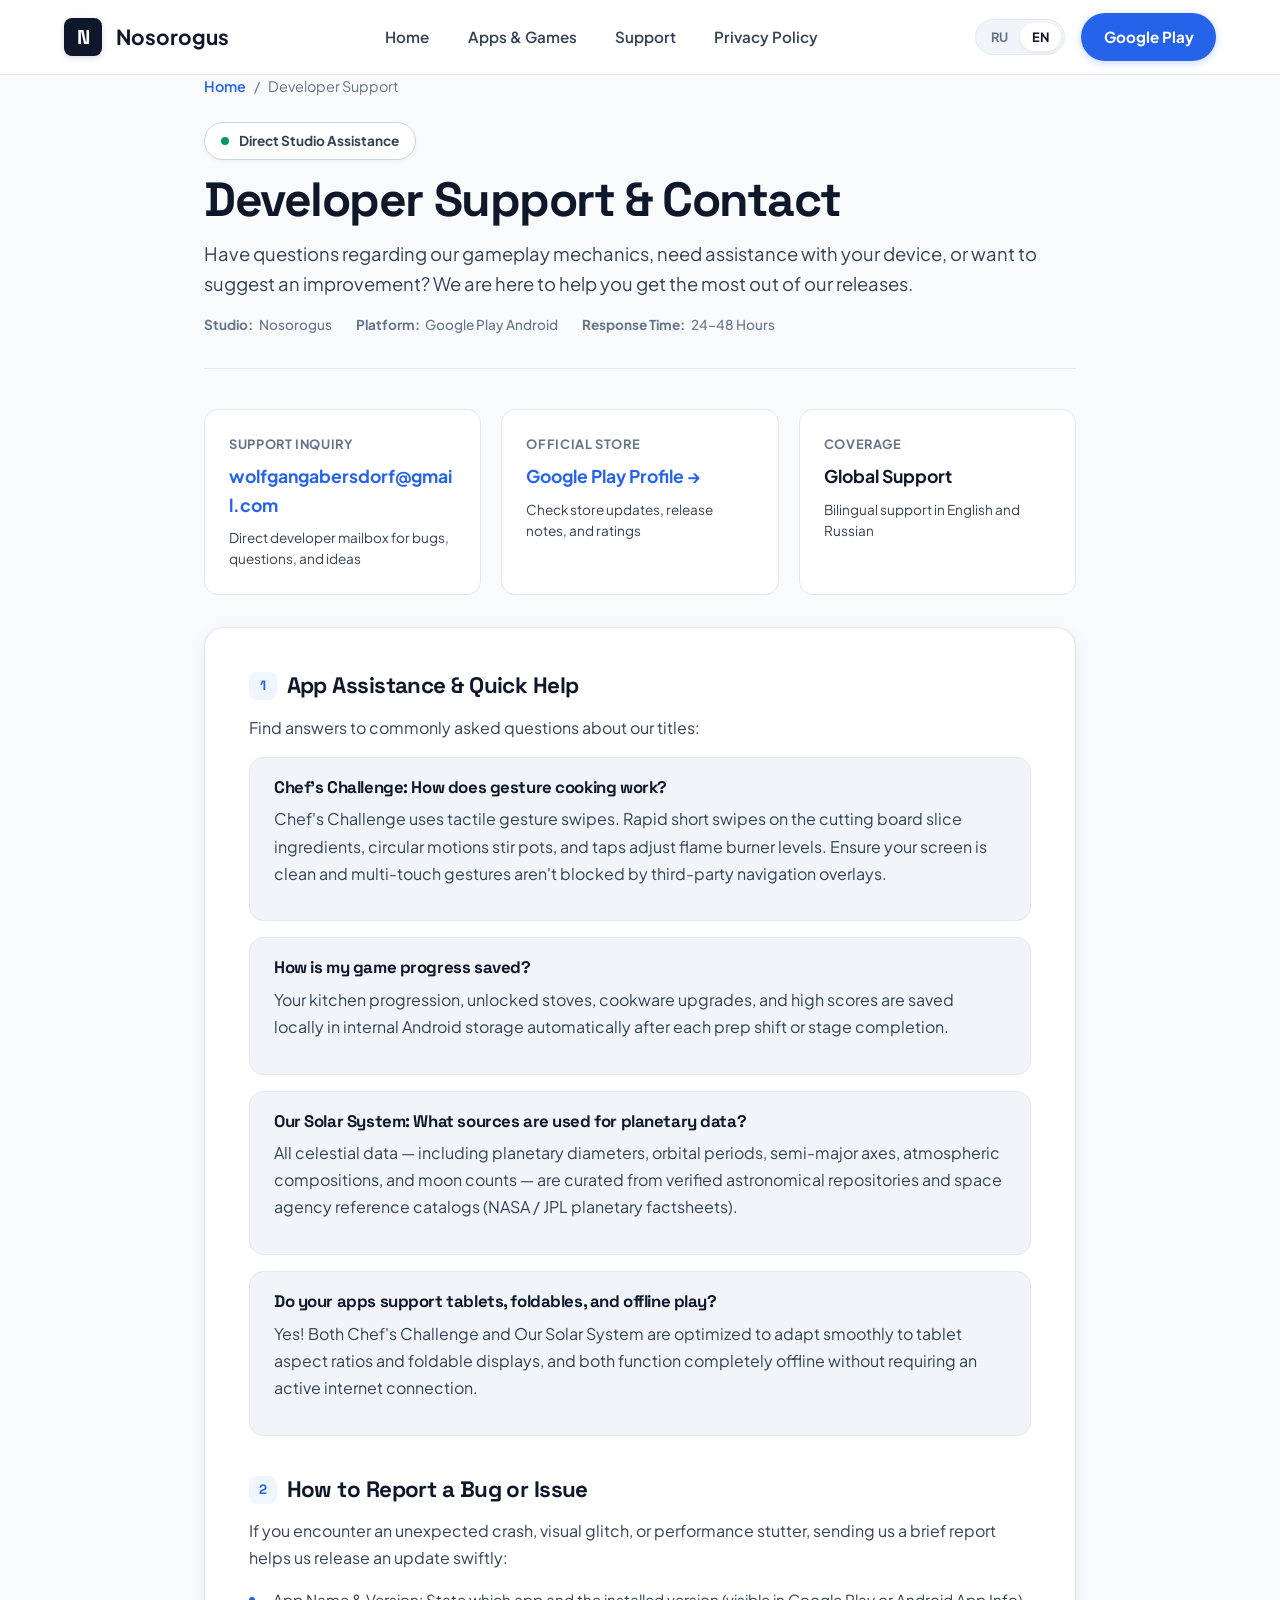
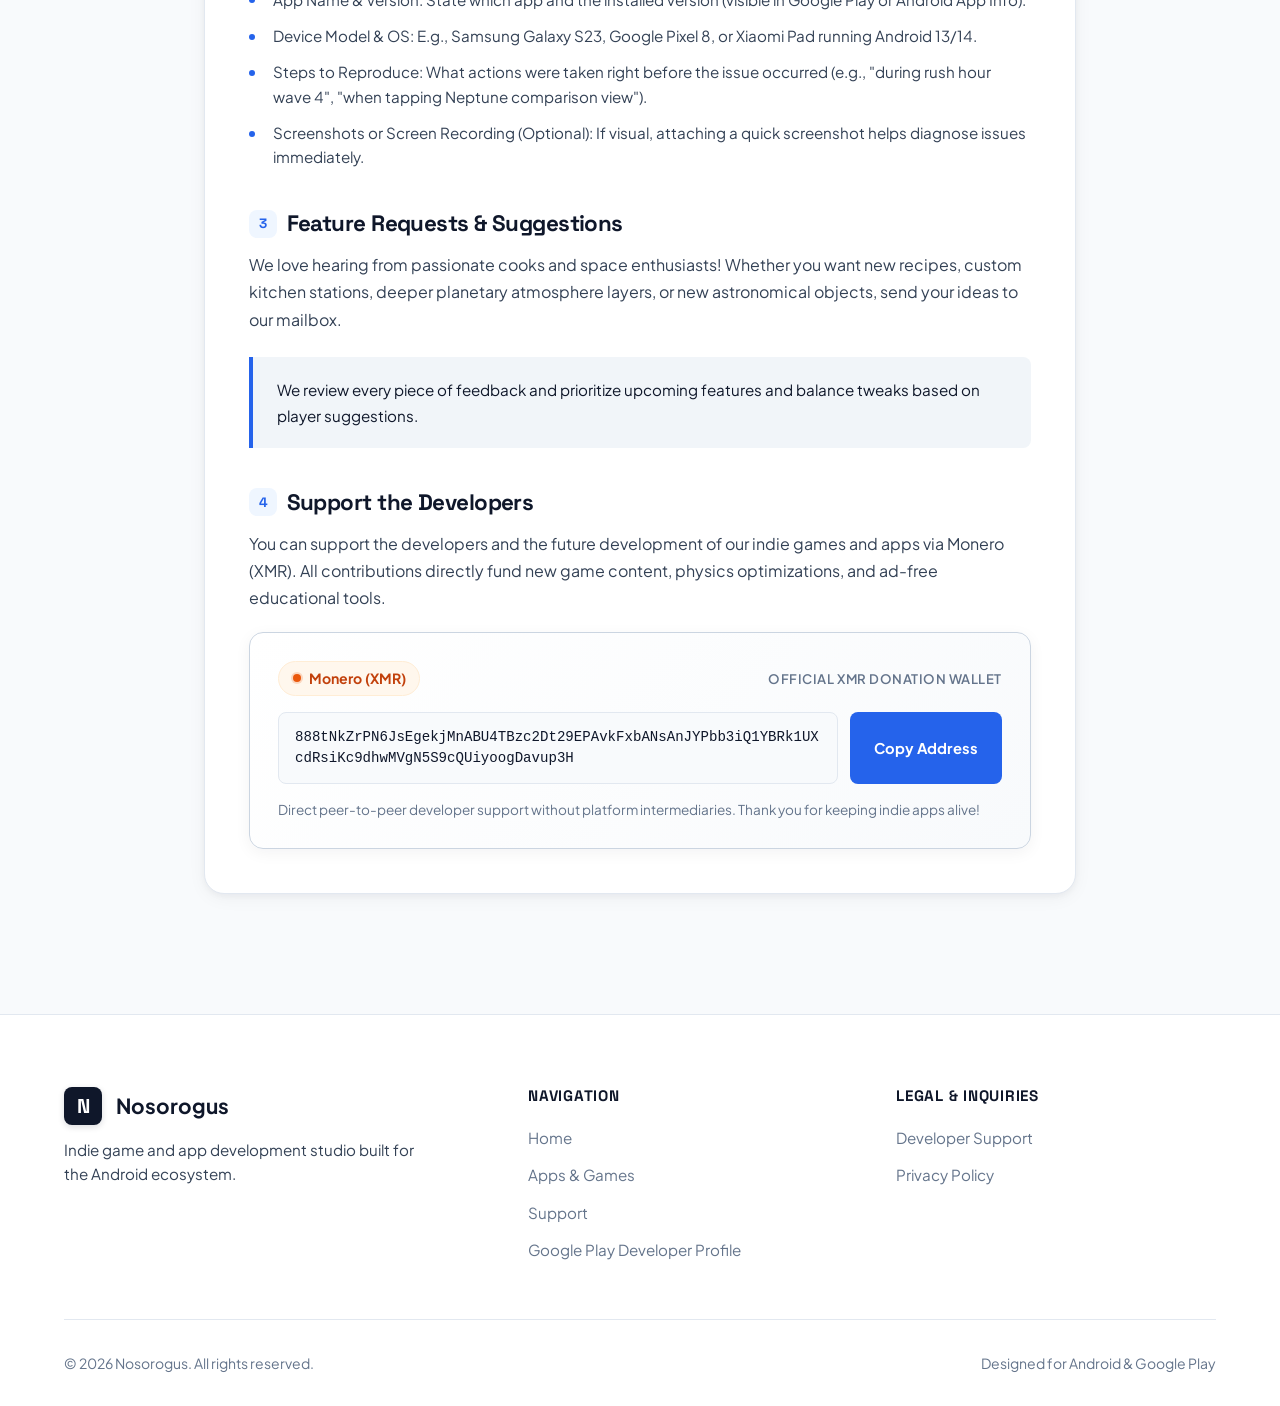
==== commit 33374ce9: "feat: add Monero donation section with copy-to-clipboard functionality to support pages" ====
--- a/support/index.html
+++ b/support/index.html
@@ -221,6 +221,38 @@
           </div>
         </section>
 
+        <!-- Section 4: Donations / XMR Wallet -->
+        <section class="doc-section" id="donate">
+          <h2 class="doc-section-title">
+            <span class="doc-section-num">4</span>
+            <span data-i18n="supp_sec4_title">Support the Developers</span>
+          </h2>
+          <p data-i18n="supp_sec4_p1">
+            You can support the developers and the future development of our indie games and apps via Monero (XMR). All contributions directly fund new game content, physics optimizations, and ad-free educational tools.
+          </p>
+
+          <div class="crypto-donation-box">
+            <div class="crypto-card-top">
+              <div class="crypto-badge">
+                <span class="crypto-dot"></span>
+                <span>Monero (XMR)</span>
+              </div>
+              <span class="crypto-network-tag" data-i18n="supp_crypto_network">Official XMR Donation Wallet</span>
+            </div>
+
+            <div class="crypto-address-wrapper">
+              <div class="crypto-address-field" id="xmrAddressText" title="Click or select to copy">888tNkZrPN6JsEgekjMnABU4TBzc2Dt29EPAvkFxbANsAnJYPbb3iQ1YBRk1UXcdRsiKc9dhwMVgN5S9cQUiyoogDavup3H</div>
+              <button type="button" class="btn-copy-address" id="btnCopyXmr" data-i18n="btn_copy_address">
+                Copy Address
+              </button>
+            </div>
+
+            <div class="crypto-card-footer">
+              <span data-i18n="supp_crypto_footer">Direct peer-to-peer developer support without platform intermediaries. Thank you for keeping indie apps alive!</span>
+            </div>
+          </div>
+        </section>
+
       </div>
     </div>
   </main>
--- a/css/style.css
+++ b/css/style.css
@@ -1364,8 +1364,118 @@
   margin-bottom: 0;
 }
 
+/* Monero Crypto Donation Box */
+.crypto-donation-box {
+  background: linear-gradient(135deg, #ffffff 0%, #f8fafc 100%);
+  border: 1.5px solid var(--border-medium);
+  border-radius: var(--radius-md);
+  padding: 1.75rem;
+  margin-top: 1.25rem;
+  box-shadow: 0 4px 16px rgba(15, 23, 42, 0.05);
+  display: flex;
+  flex-direction: column;
+  gap: 1rem;
+}
+
+.crypto-card-top {
+  display: flex;
+  align-items: center;
+  justify-content: space-between;
+  flex-wrap: wrap;
+  gap: 0.5rem;
+}
+
+.crypto-badge {
+  display: inline-flex;
+  align-items: center;
+  gap: 0.5rem;
+  padding: 0.35rem 0.85rem;
+  border-radius: var(--radius-pill);
+  background-color: #fff7ed;
+  color: #c2410c;
+  font-weight: 700;
+  font-size: 0.88rem;
+  border: 1px solid #ffedd5;
+}
+
+.crypto-dot {
+  width: 8px;
+  height: 8px;
+  border-radius: 50%;
+  background-color: #ea580c;
+  box-shadow: 0 0 0 2px rgba(234, 88, 12, 0.2);
+}
+
+.crypto-network-tag {
+  font-size: 0.82rem;
+  font-weight: 600;
+  color: var(--text-muted);
+  text-transform: uppercase;
+  letter-spacing: 0.04em;
+}
+
+.crypto-address-wrapper {
+  display: flex;
+  align-items: stretch;
+  gap: 0.75rem;
+  flex-wrap: wrap;
+}
+
+.crypto-address-field {
+  flex: 1 1 300px;
+  background-color: var(--bg-surface);
+  border: 1px solid var(--border-subtle);
+  border-radius: var(--radius-sm);
+  padding: 0.85rem 1rem;
+  font-family: ui-monospace, SFMono-Regular, Menlo, Monaco, Consolas, monospace;
+  font-size: 0.88rem;
+  color: var(--text-primary);
+  word-break: break-all;
+  line-height: 1.5;
+  user-select: all;
+  background-color: #f8fafc;
+}
+
+.btn-copy-address {
+  display: inline-flex;
+  align-items: center;
+  justify-content: center;
+  padding: 0 1.5rem;
+  min-height: 48px;
+  background-color: var(--accent-brand);
+  color: #ffffff;
+  font-size: 0.92rem;
+  font-weight: 700;
+  border-radius: var(--radius-sm);
+  transition: all var(--transition-fast);
+  white-space: nowrap;
+  cursor: pointer;
+}
+
+.btn-copy-address:hover {
+  background-color: var(--accent-brand-hover);
+  transform: translateY(-1px);
+  box-shadow: var(--shadow-sm);
+}
+
+.btn-copy-address.copied {
+  background-color: var(--accent-emerald);
+}
+
+.crypto-card-footer {
+  font-size: 0.85rem;
+  color: var(--text-muted);
+  line-height: 1.5;
+}
+
 @media (max-width: 768px) {
   .doc-content-card {
     padding: 1.75rem 1.25rem;
   }
-}
+  .crypto-donation-box {
+    padding: 1.25rem;
+  }
+  .btn-copy-address {
+    width: 100%;
+  }
+}
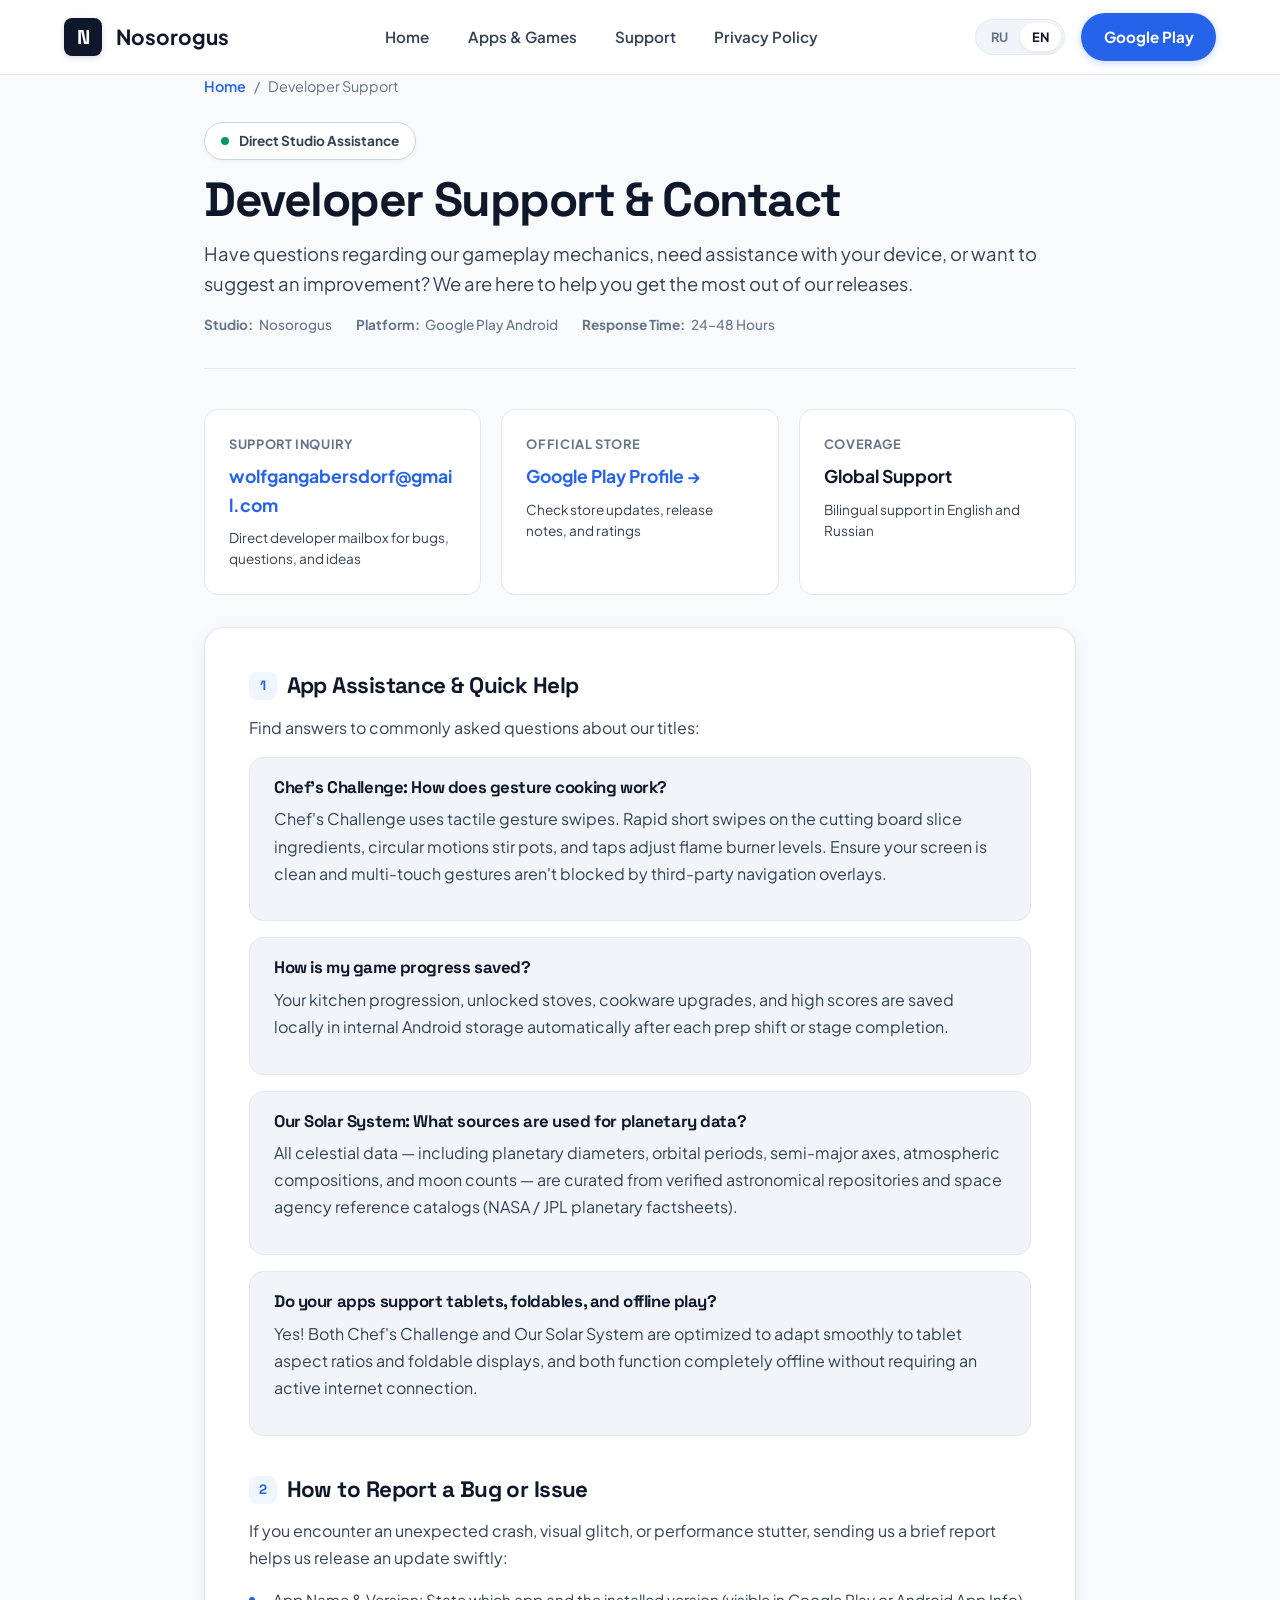
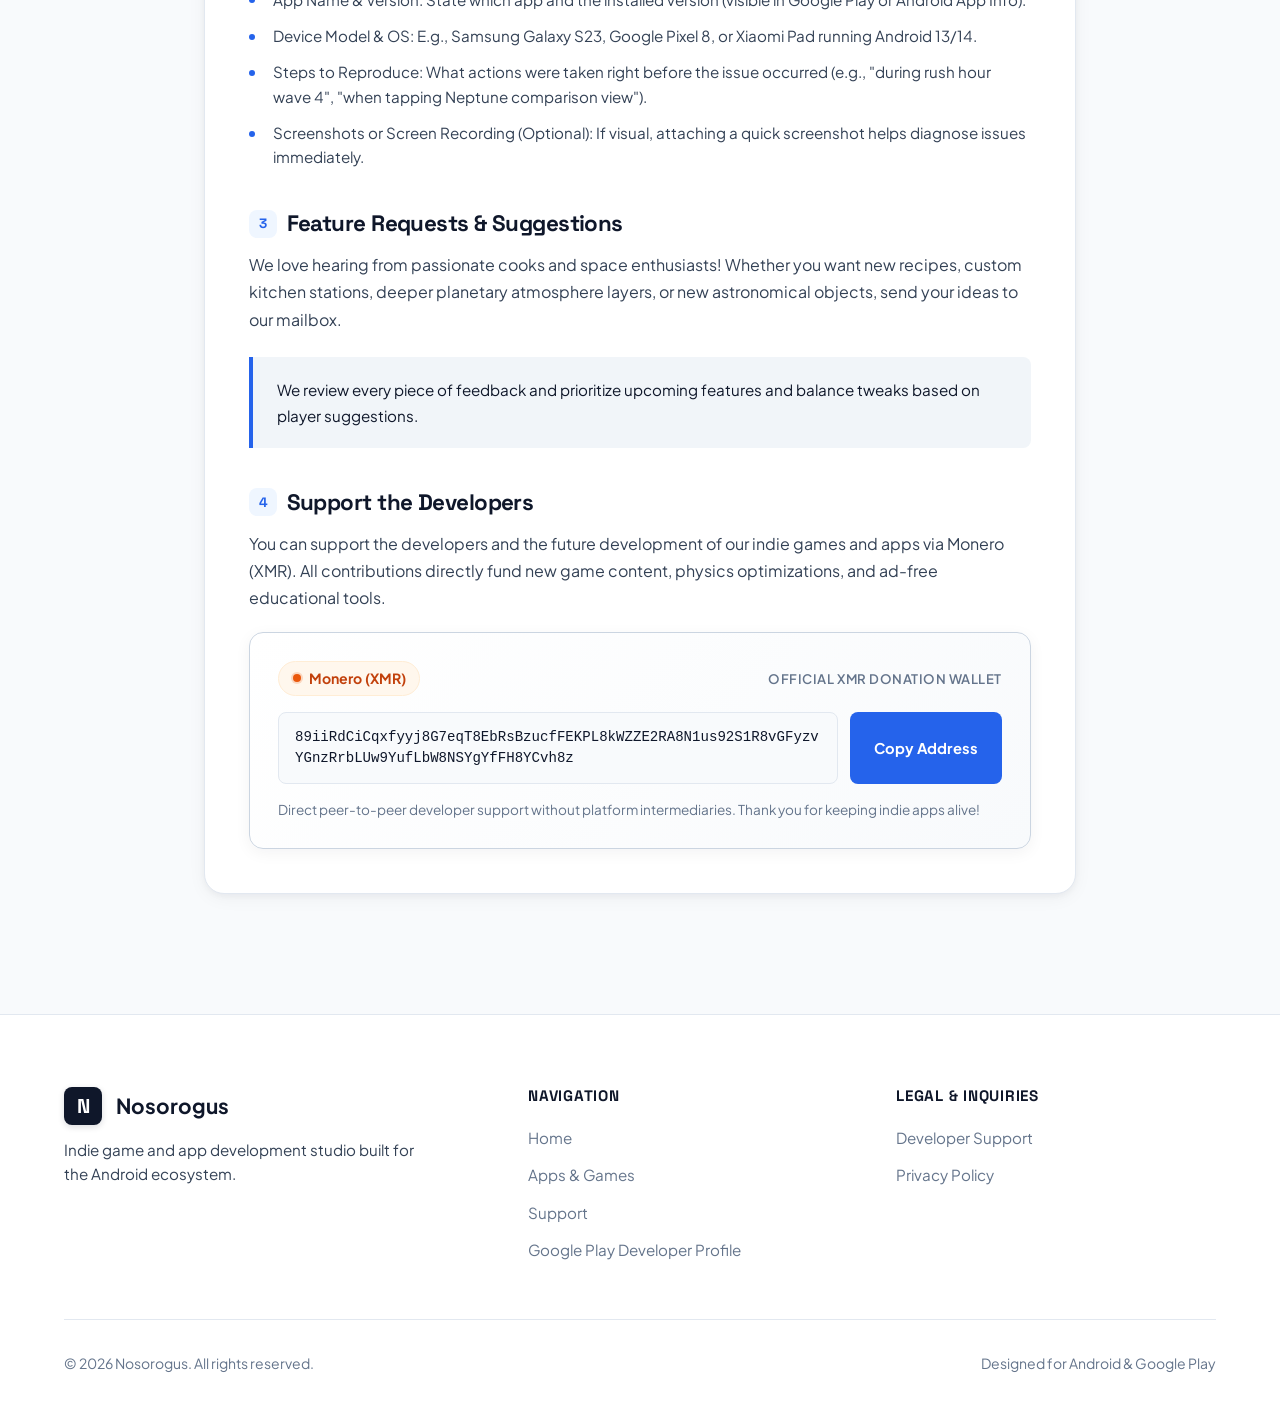
==== commit 9e596bc6: "feat: implement secure, encrypted XMR address rotation using dynamic decryption and build script" ====
--- a/support/index.html
+++ b/support/index.html
@@ -241,7 +241,7 @@
             </div>
 
             <div class="crypto-address-wrapper">
-              <div class="crypto-address-field" id="xmrAddressText" title="Click or select to copy">888tNkZrPN6JsEgekjMnABU4TBzc2Dt29EPAvkFxbANsAnJYPbb3iQ1YBRk1UXcdRsiKc9dhwMVgN5S9cQUiyoogDavup3H</div>
+              <div class="crypto-address-field" id="xmrAddressText" title="Click or select to copy">Loading secure address...</div>
               <button type="button" class="btn-copy-address" id="btnCopyXmr" data-i18n="btn_copy_address">
                 Copy Address
               </button>
@@ -298,6 +298,7 @@
   </footer>
 
   <script src="../js/app.js"></script>
+  <script src="../js/xmr-vault.js"></script>
   <script src="../js/policy-i18n.js"></script>
 </body>
 </html>
